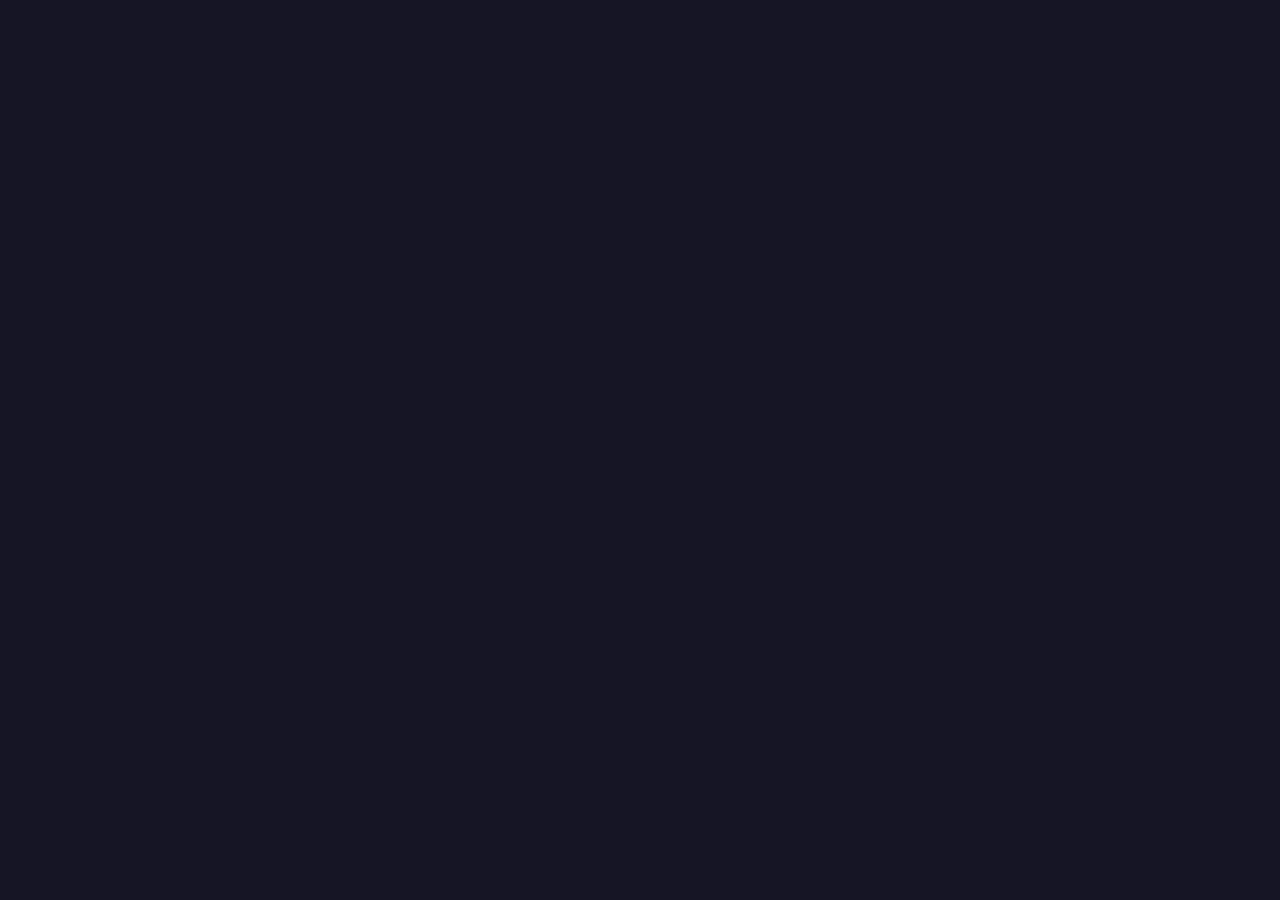
==== index.html @ 0cb248af "Add files via upload" ====
<!doctype html>
<html lang="en">
<head>
  <meta charset="utf-8">
  <meta name="viewport" content="width=device-width,initial-scale=1,maximum-scale=1,user-scalable=no,viewport-fit=cover">
  <meta name="theme-color" content="#151526">
  <title>Two Hearts — Anniversary Puzzle</title>
  <link rel="stylesheet" href="style.css">
</head>
<body>
  <div id="game"></div>
  <div id="rotate-message">
    <div class="rotate-heart">♥</div>
    <div>Turn your phone sideways</div>
    <small>for the best experience</small>
  </div>
  <script src="https://cdn.jsdelivr.net/npm/phaser@3.90.0/dist/phaser.min.js"></script>
  <script src="game.js"></script>
</body>
</html>
---- style.css ----
html,body {
  margin:0;
  padding:0;
  width:100%;
  height:100%;
  overflow:hidden;
  background:#151526;
  touch-action:none;
  font-family:system-ui,-apple-system,BlinkMacSystemFont,"Segoe UI",sans-serif;
}
#game, canvas {
  width:100%;
  height:100%;
  display:block;
  touch-action:none;
}
#rotate-message {
  display:none;
  position:fixed;
  inset:0;
  z-index:999;
  background:#151526;
  color:#f7e8dc;
  align-items:center;
  justify-content:center;
  flex-direction:column;
  text-align:center;
  font-size:20px;
  gap:6px;
}
#rotate-message small { opacity:.65; font-size:13px; }
.rotate-heart { font-size:58px; line-height:1; margin-bottom:12px; }
@media (orientation:portrait) and (max-width:700px) {
  #rotate-message { display:flex; }
}
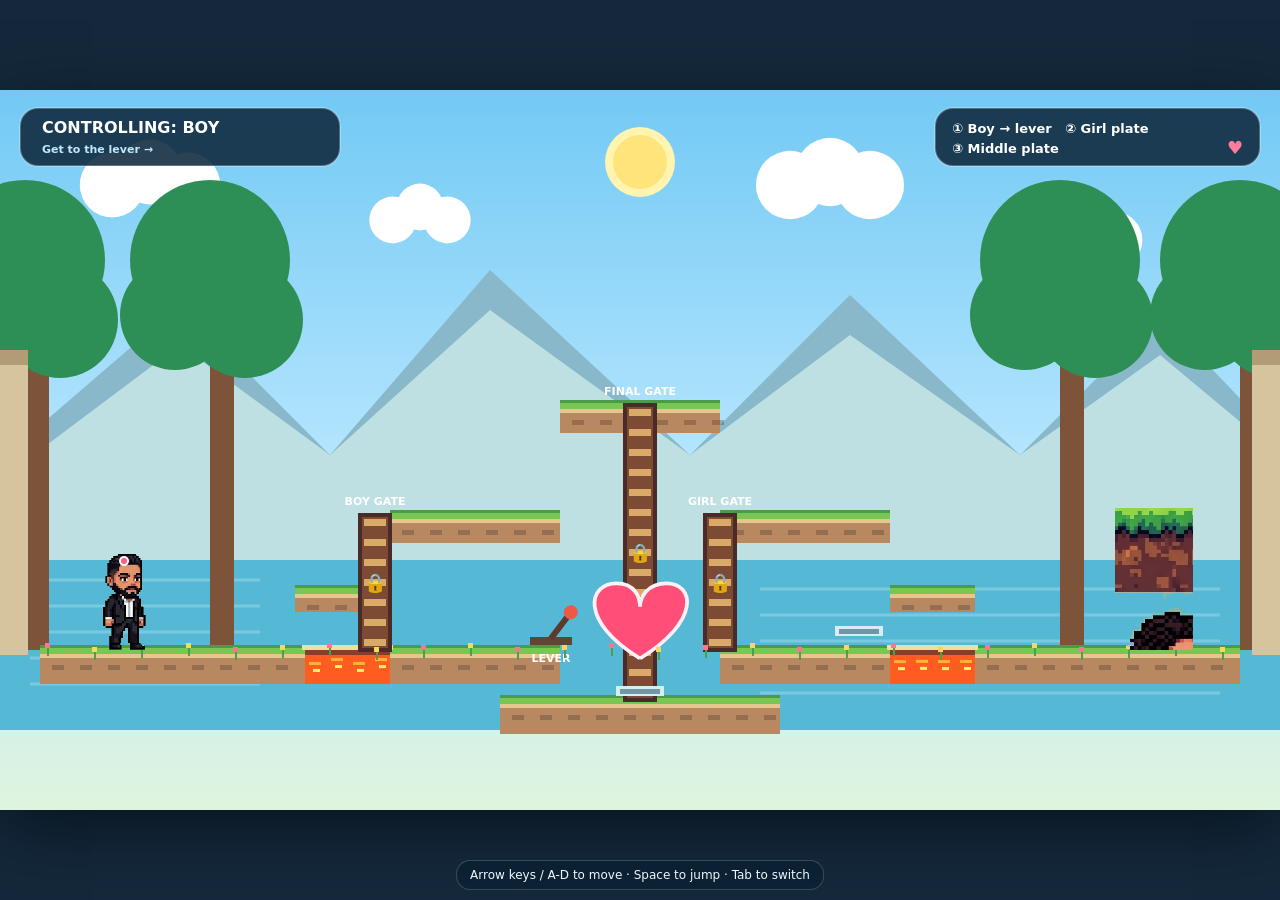
==== commit e31e8348: "Add files via upload" ====
--- a/index.html
+++ b/index.html
@@ -1,20 +1,20 @@
 <!doctype html>
 <html lang="en">
 <head>
-  <meta charset="utf-8">
-  <meta name="viewport" content="width=device-width,initial-scale=1,maximum-scale=1,user-scalable=no,viewport-fit=cover">
-  <meta name="theme-color" content="#151526">
-  <title>Two Hearts — Anniversary Puzzle</title>
-  <link rel="stylesheet" href="style.css">
+<meta charset="utf-8">
+<meta name="viewport" content="width=device-width,initial-scale=1,maximum-scale=1,user-scalable=no">
+<title>Two Hearts — The Garden of Us</title>
+<link rel="stylesheet" href="style.css">
 </head>
 <body>
-  <div id="game"></div>
-  <div id="rotate-message">
-    <div class="rotate-heart">♥</div>
-    <div>Turn your phone sideways</div>
-    <small>for the best experience</small>
+<div id="game-wrap">
+  <canvas id="game" width="1280" height="720" aria-label="Two Hearts puzzle game"></canvas>
+  <div id="hint">Arrow keys / A-D to move · Space to jump · Tab to switch</div>
+  <div id="mobile">
+    <button data-key="left">◀</button><button data-key="right">▶</button>
+    <button data-key="jump">▲</button><button id="switchBtn">↔</button>
   </div>
-  <script src="https://cdn.jsdelivr.net/npm/phaser@3.90.0/dist/phaser.min.js"></script>
-  <script src="game.js"></script>
+</div>
+<script src="game.js"></script>
 </body>
-</html>
+</html>
--- a/style.css
+++ b/style.css
@@ -1,35 +1,7 @@
-html,body {
-  margin:0;
-  padding:0;
-  width:100%;
-  height:100%;
-  overflow:hidden;
-  background:#151526;
-  touch-action:none;
-  font-family:system-ui,-apple-system,BlinkMacSystemFont,"Segoe UI",sans-serif;
-}
-#game, canvas {
-  width:100%;
-  height:100%;
-  display:block;
-  touch-action:none;
-}
-#rotate-message {
-  display:none;
-  position:fixed;
-  inset:0;
-  z-index:999;
-  background:#151526;
-  color:#f7e8dc;
-  align-items:center;
-  justify-content:center;
-  flex-direction:column;
-  text-align:center;
-  font-size:20px;
-  gap:6px;
-}
-#rotate-message small { opacity:.65; font-size:13px; }
-.rotate-heart { font-size:58px; line-height:1; margin-bottom:12px; }
-@media (orientation:portrait) and (max-width:700px) {
-  #rotate-message { display:flex; }
-}
+*{box-sizing:border-box}html,body{margin:0;width:100%;height:100%;overflow:hidden;background:#15283b;font-family:system-ui,-apple-system,Segoe UI,sans-serif}
+#game-wrap{width:100%;height:100%;display:flex;align-items:center;justify-content:center;position:relative}
+canvas{display:block;width:min(100vw,calc(100vh * 16 / 9));height:min(100vh,calc(100vw * 9 / 16));image-rendering:pixelated;image-rendering:crisp-edges;box-shadow:0 18px 60px #071521}
+#hint{position:absolute;left:50%;bottom:10px;transform:translateX(-50%);padding:7px 13px;border-radius:14px;background:rgba(12,32,52,.82);color:#eef8ff;font-size:12px;border:1px solid rgba(255,255,255,.18);pointer-events:none}
+#mobile{display:none;position:absolute;left:14px;right:14px;bottom:14px;justify-content:space-between;pointer-events:none}
+#mobile button{pointer-events:auto;border:1px solid rgba(255,255,255,.4);background:rgba(14,37,59,.82);color:white;border-radius:14px;width:56px;height:52px;font-size:23px;box-shadow:0 4px 12px #071521}
+@media (max-width:700px){#hint{display:none}#mobile{display:flex}}
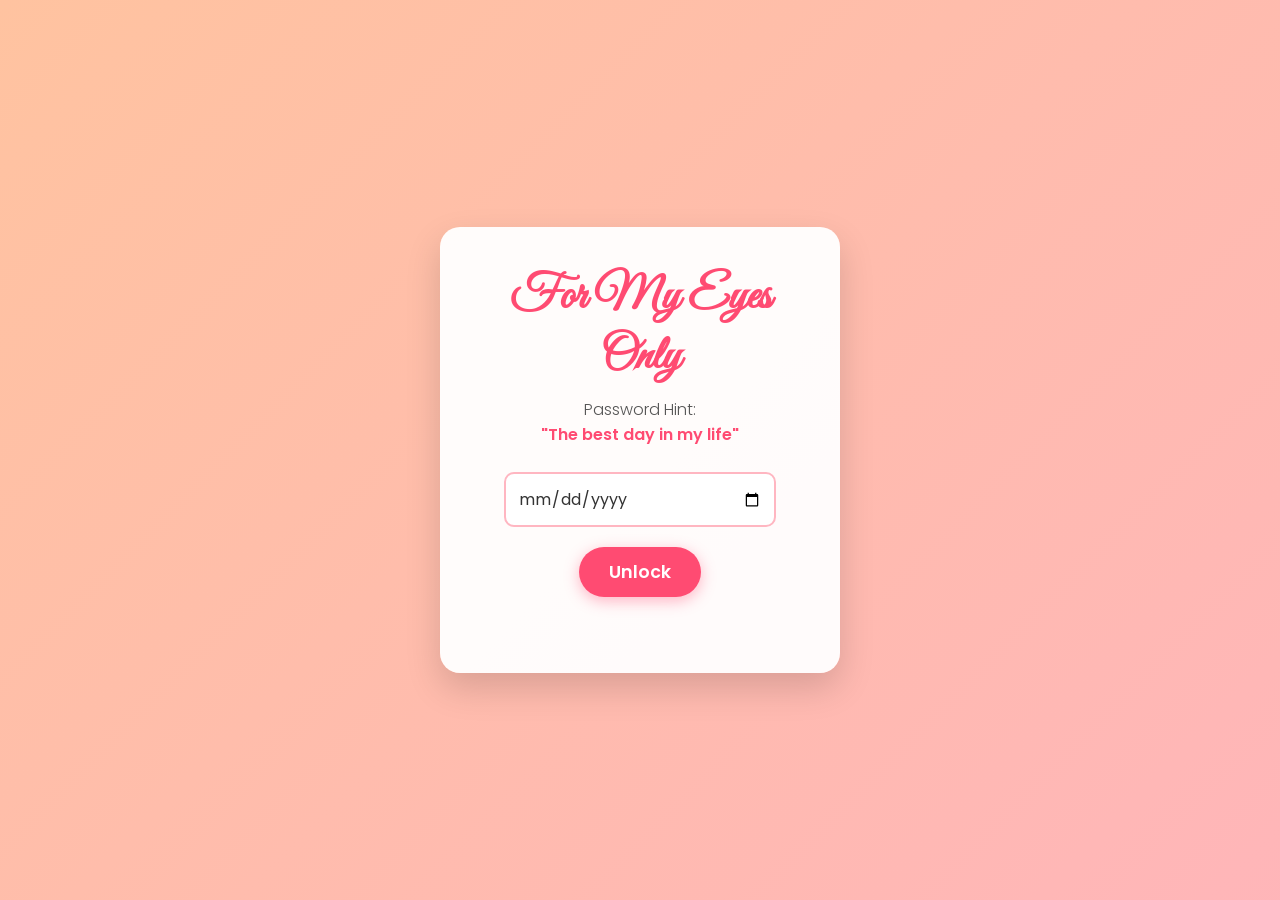
==== commit 14e68920: "Add files via upload" ====
--- a/index.html
+++ b/index.html
@@ -1,20 +1,151 @@
-<!doctype html>
+<!DOCTYPE html>
 <html lang="en">
 <head>
-<meta charset="utf-8">
-<meta name="viewport" content="width=device-width,initial-scale=1,maximum-scale=1,user-scalable=no">
-<title>Two Hearts — The Garden of Us</title>
-<link rel="stylesheet" href="style.css">
+    <meta charset="UTF-8">
+    <meta name="viewport" content="width=device-width, initial-scale=1.0">
+    <title>Our Anniversary Vault</title>
+    <!-- Importing romantic and clean fonts from Google -->
+    <link href="https://fonts.googleapis.com/css2?family=Great+Vibes&family=Poppins:wght@300;400;600&display=swap" rel="stylesheet">
+    
+    <style>
+        * {
+            box-sizing: border-box;
+            margin: 0;
+            padding: 0;
+        }
+
+        body {
+            /* DYNAMIC MOVING GRADIENT */
+            background: linear-gradient(-45deg, #ff9a9e, #fecfef, #ffb1c1, #ffc3a0);
+            background-size: 400% 400%;
+            animation: gradientBG 12s ease infinite;
+            
+            height: 100vh;
+            display: flex;
+            justify-content: center;
+            align-items: center;
+            font-family: 'Poppins', sans-serif;
+        }
+
+        /* The animation that moves the background */
+        @keyframes gradientBG {
+            0% { background-position: 0% 50%; }
+            50% { background-position: 100% 50%; }
+            100% { background-position: 0% 50%; }
+        }
+
+        .vault-card {
+            background-color: rgba(255, 255, 255, 0.95);
+            padding: 40px 30px;
+            border-radius: 20px;
+            box-shadow: 0 15px 35px rgba(0,0,0,0.15);
+            text-align: center;
+            max-width: 400px;
+            width: 90%;
+            transition: transform 0.3s ease;
+        }
+
+        .vault-card:hover {
+            transform: translateY(-5px);
+        }
+
+        h1 {
+            font-family: 'Great Vibes', cursive;
+            font-size: 3rem;
+            color: #ff4b72;
+            margin-bottom: 10px;
+        }
+
+        .hint {
+            font-size: 1rem;
+            color: #555;
+            margin-bottom: 25px;
+            font-weight: 300;
+        }
+
+        .hint strong {
+            color: #ff4b72;
+            font-weight: 600;
+        }
+
+        input[type="date"] {
+            font-family: 'Poppins', sans-serif;
+            font-size: 1rem;
+            padding: 12px;
+            width: 80%;
+            border: 2px solid #ffb6c1;
+            border-radius: 10px;
+            outline: none;
+            color: #333;
+            margin-bottom: 20px;
+            transition: border-color 0.3s;
+        }
+
+        input[type="date"]:focus {
+            border-color: #ff4b72;
+        }
+
+        button {
+            background-color: #ff4b72;
+            color: white;
+            font-family: 'Poppins', sans-serif;
+            font-size: 1.1rem;
+            font-weight: 600;
+            border: none;
+            padding: 12px 30px;
+            border-radius: 30px;
+            cursor: pointer;
+            transition: background-color 0.3s, transform 0.2s;
+            box-shadow: 0 4px 15px rgba(255, 75, 114, 0.4);
+        }
+
+        button:hover {
+            background-color: #e6395e;
+            transform: scale(1.05);
+        }
+
+        .error-message {
+            color: #e74c3c;
+            margin-top: 15px;
+            font-size: 0.9rem;
+            min-height: 20px;
+            opacity: 0;
+            transition: opacity 0.3s ease;
+        }
+
+        .error-message.show {
+            opacity: 1;
+        }
+    </style>
 </head>
 <body>
-<div id="game-wrap">
-  <canvas id="game" width="1280" height="720" aria-label="Two Hearts puzzle game"></canvas>
-  <div id="hint">Arrow keys / A-D to move · Space to jump · Tab to switch</div>
-  <div id="mobile">
-    <button data-key="left">◀</button><button data-key="right">▶</button>
-    <button data-key="jump">▲</button><button id="switchBtn">↔</button>
-  </div>
-</div>
-<script src="game.js"></script>
+
+    <div class="vault-card">
+        <h1>For My Eyes Only</h1>
+        <p class="hint">Password Hint: <br><strong>"The best day in my life"</strong></p>
+        
+        <input type="date" id="passwordDate" required>
+        <br>
+        <button onclick="checkPassword()">Unlock</button>
+        
+        <p class="error-message" id="errorMsg">Not quite, try again my love! 💕</p>
+    </div>
+
+    <script>
+        function checkPassword() {
+            const selectedDate = document.getElementById("passwordDate").value;
+            const errorMsg = document.getElementById("errorMsg");
+            const correctDate = "2024-09-08";
+
+            if (selectedDate === correctDate) {
+                errorMsg.classList.remove("show");
+                // Redirects to your adventure page (assuming they are in the same folder)
+                window.location.href = "adventure.html"; 
+            } else {
+                errorMsg.classList.add("show");
+            }
+        }
+    </script>
+
 </body>
 </html>
